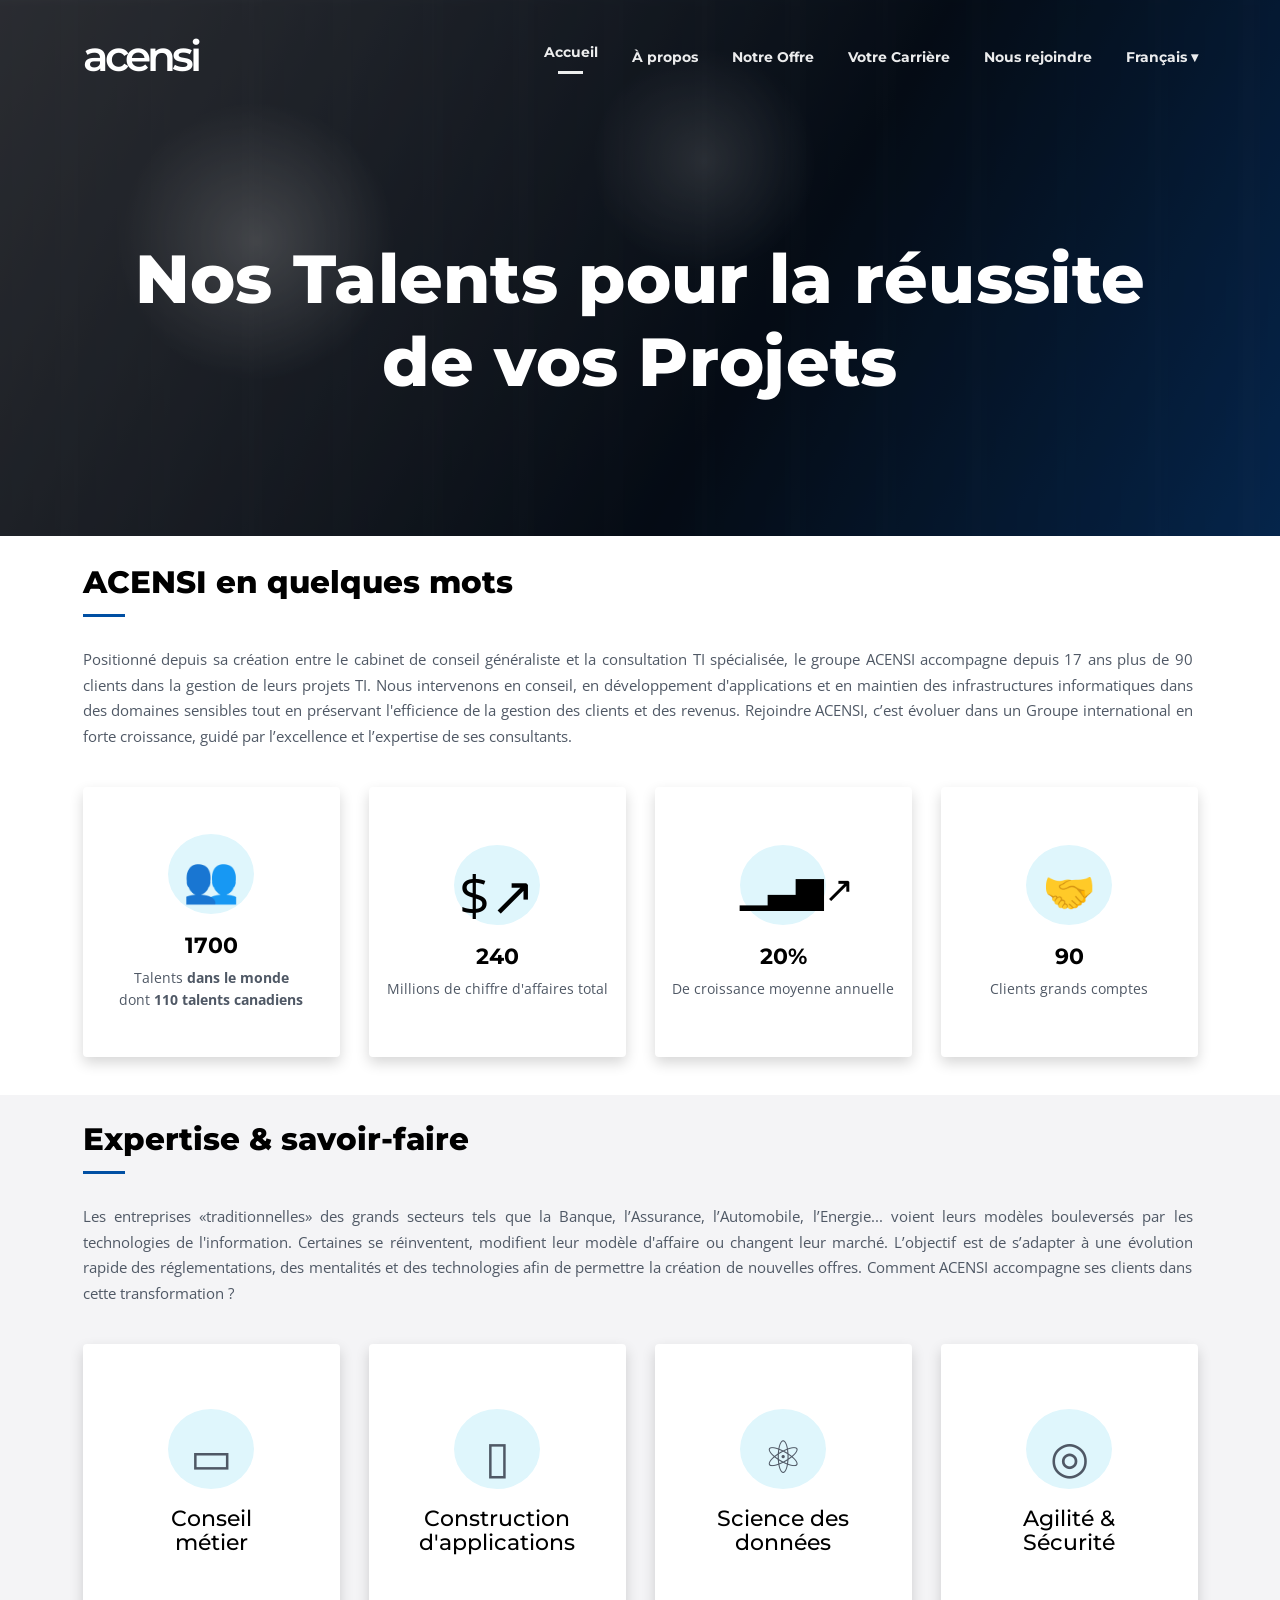
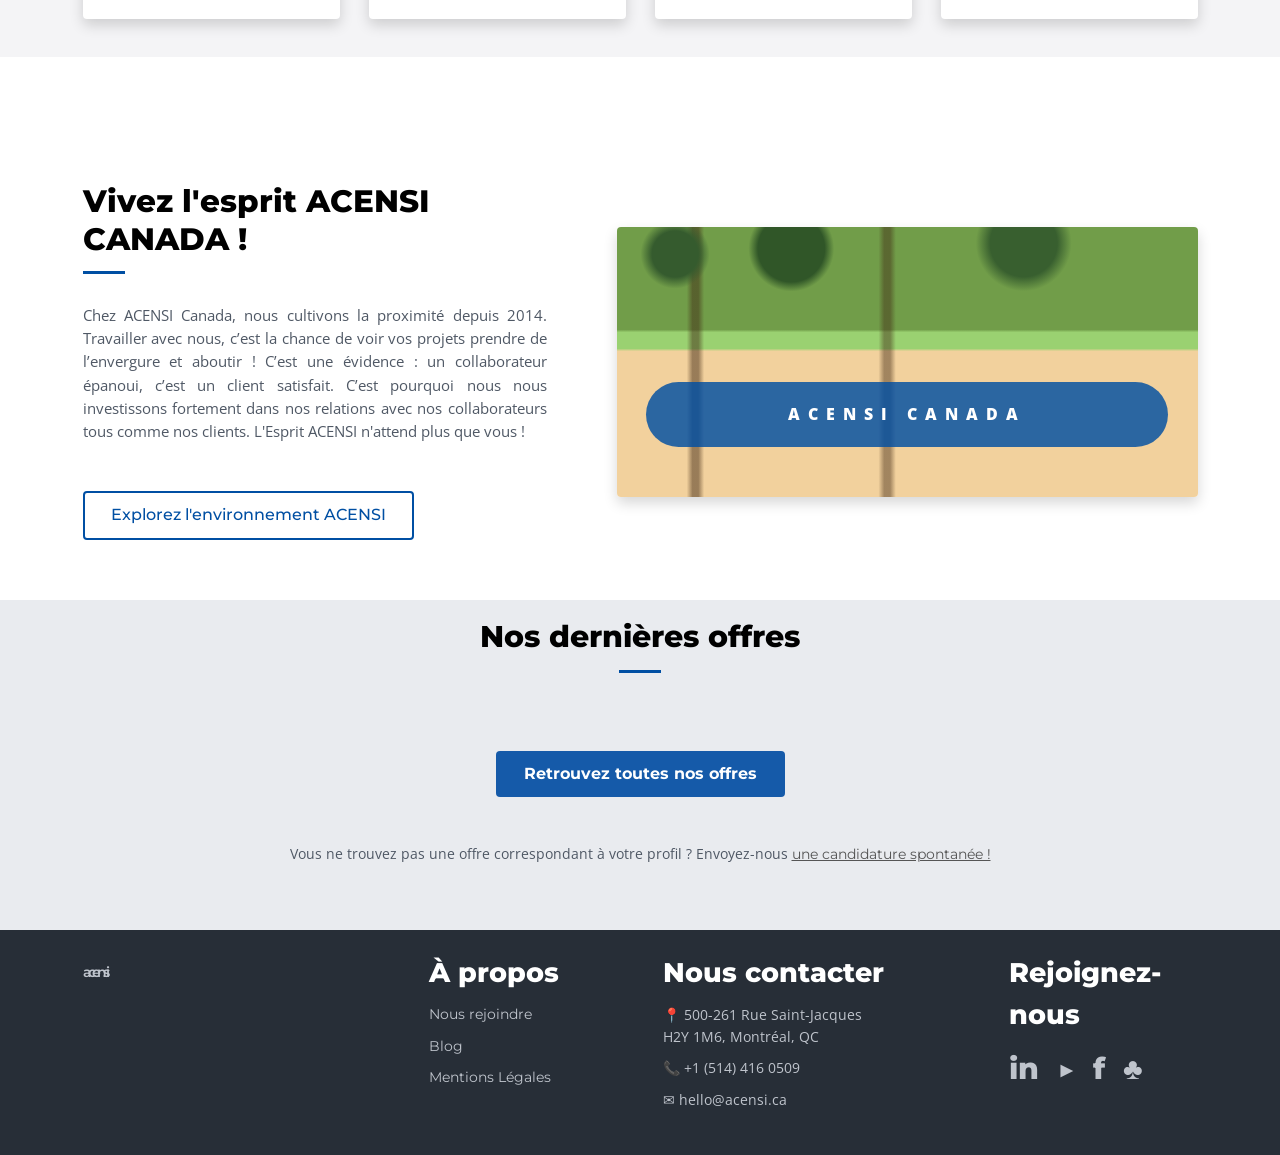
==== acensi_project/index.html @ 28d535cc "Add files via upload" ====
<!DOCTYPE html>
<html lang="fr">
<head>
  <meta charset="UTF-8" />
  <meta name="viewport" content="width=device-width, initial-scale=1.0" />
  <title>ACENSI Canada - Nos talents pour la réussite de vos projets</title>
  <link rel="preconnect" href="https://fonts.googleapis.com">
  <link rel="preconnect" href="https://fonts.gstatic.com" crossorigin>
  <link href="https://fonts.googleapis.com/css2?family=Montserrat:wght@500;600;700;800&family=Open+Sans:wght@400;600;700&display=swap" rel="stylesheet">
  <link rel="stylesheet" href="css/style.css" />
</head>
<body>
  <header class="hero" id="accueil">
    <nav class="navbar">
      <a href="#accueil" class="logo" aria-label="ACENSI">acensi</a>
      <button class="menu-toggle" aria-label="Ouvrir le menu"><span></span><span></span><span></span></button>
      <ul class="nav-links">
        <li><a class="active" href="#accueil">Accueil</a></li>
        <li><a href="#apropos">À propos</a></li>
        <li><a href="#offre">Notre Offre</a></li>
        <li><a href="#carriere">Votre Carrière</a></li>
        <li><a href="#contact">Nous rejoindre</a></li>
        <li><a href="#" class="lang">Français ▾</a></li>
      </ul>
    </nav>
    <div class="hero-overlay"></div>
    <div class="hero-content reveal">
      <h1>Nos Talents pour la réussite<br>de vos Projets</h1>
    </div>
  </header>

  <main>
    <section class="section white" id="apropos">
      <div class="container">
        <h2 class="section-title reveal">ACENSI en quelques mots</h2>
        <p class="intro reveal">Positionné depuis sa création entre le cabinet de conseil généraliste et la consultation TI spécialisée, le groupe ACENSI accompagne depuis 17 ans plus de 90 clients dans la gestion de leurs projets TI. Nous intervenons en conseil, en développement d'applications et en maintien des infrastructures informatiques dans des domaines sensibles tout en préservant l'efficience de la gestion des clients et des revenus. Rejoindre ACENSI, c’est évoluer dans un Groupe international en forte croissance, guidé par l’excellence et l’expertise de ses consultants.</p>

        <div class="stats-grid">
          <article class="stat-card reveal">
            <div class="icon-bubble people-icon"></div>
            <h3><span class="counter" data-target="1700">0</span></h3>
            <p>Talents <strong>dans le monde</strong><br>dont <strong>110 talents canadiens</strong></p>
          </article>
          <article class="stat-card reveal">
            <div class="icon-bubble money-icon"></div>
            <h3><span class="counter" data-target="240">0</span></h3>
            <p>Millions de chiffre d'affaires total</p>
          </article>
          <article class="stat-card reveal">
            <div class="icon-bubble chart-icon"></div>
            <h3><span class="counter" data-target="20">0</span>%</h3>
            <p>De croissance moyenne annuelle</p>
          </article>
          <article class="stat-card reveal">
            <div class="icon-bubble hand-icon"></div>
            <h3><span class="counter" data-target="90">0</span></h3>
            <p>Clients grands comptes</p>
          </article>
        </div>
      </div>
    </section>

    <section class="section grey" id="offre">
      <div class="container">
        <h2 class="section-title reveal">Expertise &amp; savoir-faire</h2>
        <p class="intro reveal">Les entreprises «traditionnelles» des grands secteurs tels que la Banque, l’Assurance, l’Automobile, l’Energie... voient leurs modèles bouleversés par les technologies de l'information. Certaines se réinventent, modifient leur modèle d'affaire ou changent leur marché. L’objectif est de s’adapter à une évolution rapide des réglementations, des mentalités et des technologies afin de permettre la création de nouvelles offres. Comment ACENSI accompagne ses clients dans cette transformation ?</p>

        <div class="expertise-grid">
          <article class="expert-card reveal"><div class="line-icon msg"></div><h3>Conseil<br>métier</h3></article>
          <article class="expert-card reveal"><div class="line-icon phone"></div><h3>Construction<br>d'applications</h3></article>
          <article class="expert-card reveal"><div class="line-icon data"></div><h3>Science des<br>données</h3></article>
          <article class="expert-card reveal"><div class="line-icon security"></div><h3>Agilité &amp;<br>Sécurité</h3></article>
        </div>
      </div>
    </section>

    <section class="spirit" id="carriere">
      <div class="container spirit-grid">
        <div class="spirit-text reveal">
          <h2 class="section-title">Vivez l'esprit ACENSI CANADA !</h2>
          <p>Chez ACENSI Canada, nous cultivons la proximité depuis 2014. Travailler avec nous, c’est la chance de voir vos projets prendre de l’envergure et aboutir ! C’est une évidence : un collaborateur épanoui, c’est un client satisfait. C’est pourquoi nous nous investissons fortement dans nos relations avec nos collaborateurs tous comme nos clients. L'Esprit ACENSI n'attend plus que vous !</p>
          <a class="outline-btn" href="#contact">Explorez l'environnement ACENSI</a>
        </div>
        <div class="team-photo reveal" role="img" aria-label="Photo de groupe ACENSI Canada">
          <div class="photo-sky"></div>
          <div class="photo-ground"></div>
          <div class="people-row">ACENSI CANADA</div>
        </div>
      </div>
    </section>

    <section class="jobs" id="contact">
      <div class="container centered reveal">
        <h2 class="jobs-title">Nos dernières offres</h2>
        <div class="short-line"></div>
        <a href="#" class="primary-btn pulse">Retrouvez toutes nos offres</a>
        <p>Vous ne trouvez pas une offre correspondant à votre profil ? Envoyez-nous <a href="mailto:hello@acensi.ca">une candidature spontanée !</a></p>
      </div>
    </section>
  </main>

  <footer class="footer">
    <div class="container footer-grid">
      <a href="#accueil" class="footer-logo">acensi</a>
      <div>
        <h3>À propos</h3>
        <a href="#contact">Nous rejoindre</a>
        <a href="#">Blog</a>
        <a href="#">Mentions Légales</a>
      </div>
      <div>
        <h3>Nous contacter</h3>
        <p>📍 500-261 Rue Saint-Jacques<br><span>H2Y 1M6, Montréal, QC</span></p>
        <p>📞 +1 (514) 416 0509</p>
        <p>✉ hello@acensi.ca</p>
      </div>
      <div>
        <h3>Rejoignez-nous</h3>
        <div class="socials"><a>in</a><a>▶</a><a>f</a><a>♣</a></div>
      </div>
    </div>
  </footer>

  <button id="topBtn" aria-label="Retour en haut">↑</button>
  <script src="js/script.js"></script>
</body>
</html>
---- acensi_project/css/style.css ----
:root{--blue:#004fa3;--blue2:#155aa9;--dark:#272e37;--text:#4f5865;--light:#f3f4f7;--white:#fff;--shadow:0 6px 14px rgba(0,0,0,.16)}*{box-sizing:border-box}html{scroll-behavior:smooth}body{margin:0;font-family:'Open Sans',Arial,sans-serif;color:var(--text);background:#fff;line-height:1.55}h1,h2,h3,a,.logo{font-family:'Montserrat',Arial,sans-serif}a{text-decoration:none}.container{width:min(1115px,calc(100% - 48px));margin:auto}.hero{position:relative;min-height:536px;color:white;overflow:hidden;background:radial-gradient(circle at 20% 45%,rgba(255,255,255,.35),transparent 13%),radial-gradient(circle at 55% 30%,rgba(255,255,255,.20),transparent 14%),linear-gradient(120deg,#555963 0%,#081322 60%,#08366e 100%)}.hero:before{content:"";position:absolute;inset:0;background:linear-gradient(90deg,rgba(0,0,0,.35),rgba(0,0,0,.1)),repeating-linear-gradient(90deg,transparent 0 85px,rgba(255,255,255,.05) 86px 88px);filter:blur(6px);transform:scale(1.03)}.hero-overlay{position:absolute;inset:0;background:rgba(0,0,0,.24)}.navbar{position:relative;z-index:4;display:flex;align-items:center;justify-content:space-between;width:min(1115px,calc(100% - 48px));margin:auto;padding:24px 0}.logo,.footer-logo{font-size:42px;font-weight:600;letter-spacing:-4px;color:#fff}.nav-links{display:flex;gap:34px;list-style:none;margin:0;padding:0;align-items:center}.nav-links a{color:white;font-weight:700;font-size:14px;opacity:.92}.nav-links a.active:after{content:"";display:block;width:25px;height:3px;background:white;margin:7px auto 0}.menu-toggle{display:none;background:none;border:0}.menu-toggle span{display:block;width:28px;height:3px;background:white;margin:5px}.hero-content{position:relative;z-index:2;text-align:center;margin-top:125px}.hero h1{font-size:68px;line-height:1.22;margin:0;font-weight:800;letter-spacing:.3px}.section{padding:28px 0 38px}.white{background:#fff}.grey{background:#f4f4f6;padding-top:26px}.section-title{color:#000;font-size:31px;line-height:1.2;margin:0 0 30px;font-weight:800}.section-title:after,.short-line{content:"";display:block;width:42px;height:3px;background:var(--blue);margin-top:13px}.intro{font-size:15px;line-height:1.7;margin:0 0 38px;max-width:1110px;text-align:justify}.stats-grid,.expertise-grid{display:grid;grid-template-columns:repeat(4,1fr);gap:29px}.stat-card,.expert-card{height:270px;background:white;border-radius:4px;box-shadow:var(--shadow);display:flex;flex-direction:column;align-items:center;justify-content:center;text-align:center;transition:.35s ease;position:relative;overflow:hidden}.stat-card:hover,.expert-card:hover{transform:translateY(-10px);box-shadow:0 14px 25px rgba(0,0,0,.2)}.stat-card:before,.expert-card:before{content:"";position:absolute;inset:auto 0 0;height:4px;background:var(--blue);transform:scaleX(0);transition:.35s}.stat-card:hover:before,.expert-card:hover:before{transform:scaleX(1)}.stat-card h3{font-size:22px;margin:7px 0 4px;color:#000}.stat-card p{font-size:14px;margin:0 10px}.icon-bubble,.line-icon{width:86px;height:80px;margin-bottom:8px;background:#dff6fc;border-radius:50%;position:relative}.people-icon:after{content:"👥";font-size:45px}.money-icon:after{content:"$↗";font-size:54px}.chart-icon:after{content:"▁▃▆↗";font-size:36px}.hand-icon:after{content:"🤝";font-size:42px}.icon-bubble:after{position:absolute;inset:8px 0 0;display:grid;place-items:center;color:#000}.expert-card{height:275px}.expert-card h3{font-size:22px;line-height:1.1;color:#000;margin:10px 0 0;font-weight:500}.line-icon:after{position:absolute;inset:12px 0 0;display:grid;place-items:center;font-size:45px}.msg:after{content:"▭"}.phone:after{content:"▯"}.data:after{content:"⚛"}.security:after{content:"◎"}.spirit{padding:126px 0 60px;background:white}.spirit-grid{display:grid;grid-template-columns:1fr 1.25fr;gap:70px;align-items:center}.spirit p{font-size:15px;text-align:justify;margin-bottom:48px}.outline-btn{display:inline-block;border:2px solid var(--blue);color:var(--blue);padding:10px 26px;border-radius:4px;font-weight:500;transition:.3s}.outline-btn:hover{background:var(--blue);color:white}.team-photo{height:270px;border-radius:4px;box-shadow:var(--shadow);overflow:hidden;position:relative;background:linear-gradient(#719d49 0 38%,#9ad171 39% 45%,#f2d19d 46% 100%)}.team-photo:before{content:"";position:absolute;inset:0;background:radial-gradient(circle at 10% 10%,#355b2e 0 4%,transparent 6%),radial-gradient(circle at 30% 8%,#305628 0 7%,transparent 9%),radial-gradient(circle at 70% 6%,#385f2f 0 7%,transparent 10%),linear-gradient(90deg,transparent 0 12%,rgba(64,40,20,.5) 13% 14%,transparent 15% 45%,rgba(64,40,20,.45) 46% 47%,transparent 48%)}.people-row{position:absolute;left:5%;right:5%;bottom:50px;text-align:center;color:white;background:rgba(0,79,163,.82);border-radius:35px;padding:20px;font-weight:800;letter-spacing:8px}.jobs{background:#e9ebef;padding:14px 0 50px;text-align:center}.jobs-title{font-size:30px;color:#000;margin:0;font-weight:800}.short-line{margin:9px auto 78px}.primary-btn{display:inline-block;background:var(--blue2);color:white;padding:11px 28px;border-radius:4px;font-weight:700;margin-bottom:32px}.primary-btn:hover{background:#0a4385}.jobs p{font-size:14px}.jobs a:not(.primary-btn){color:#555;text-decoration:underline}.footer{background:var(--dark);padding:22px 0 34px;color:#bfc4cc}.footer-grid{display:grid;grid-template-columns:1.6fr 1fr 1.6fr 1fr;gap:45px;align-items:start}.footer h3{color:white;font-size:27px;margin:0 0 10px;font-weight:800}.footer a,.footer p{display:block;color:#bfc4cc;margin:10px 0;font-size:14px}.footer-logo{margin-top:55px}.socials{display:flex;gap:18px}.socials a{font-size:30px;font-weight:800;margin:0}#topBtn{position:fixed;right:22px;bottom:22px;width:44px;height:44px;border:0;border-radius:50%;background:var(--blue);color:white;font-size:22px;cursor:pointer;opacity:0;pointer-events:none;transition:.3s;box-shadow:var(--shadow)}#topBtn.show{opacity:1;pointer-events:auto}.reveal{opacity:0;transform:translateY(35px);transition:opacity .75s ease,transform .75s ease}.reveal.show{opacity:1;transform:none}.pulse{animation:pulse 2s infinite}@keyframes pulse{0%,100%{box-shadow:0 0 0 0 rgba(21,90,169,.4)}50%{box-shadow:0 0 0 14px rgba(21,90,169,0)}}@media(max-width:900px){.hero h1{font-size:44px}.nav-links{position:absolute;top:76px;right:0;left:0;background:rgba(39,46,55,.98);flex-direction:column;padding:24px;gap:18px;display:none}.nav-links.open{display:flex}.menu-toggle{display:block}.stats-grid,.expertise-grid,.spirit-grid,.footer-grid{grid-template-columns:1fr 1fr}.spirit{padding-top:70px}}@media(max-width:580px){.container,.navbar{width:calc(100% - 28px)}.hero{min-height:430px}.hero h1{font-size:34px}.stats-grid,.expertise-grid,.spirit-grid,.footer-grid{grid-template-columns:1fr}.section-title,.jobs-title{font-size:26px}.footer-logo{margin-top:0}}
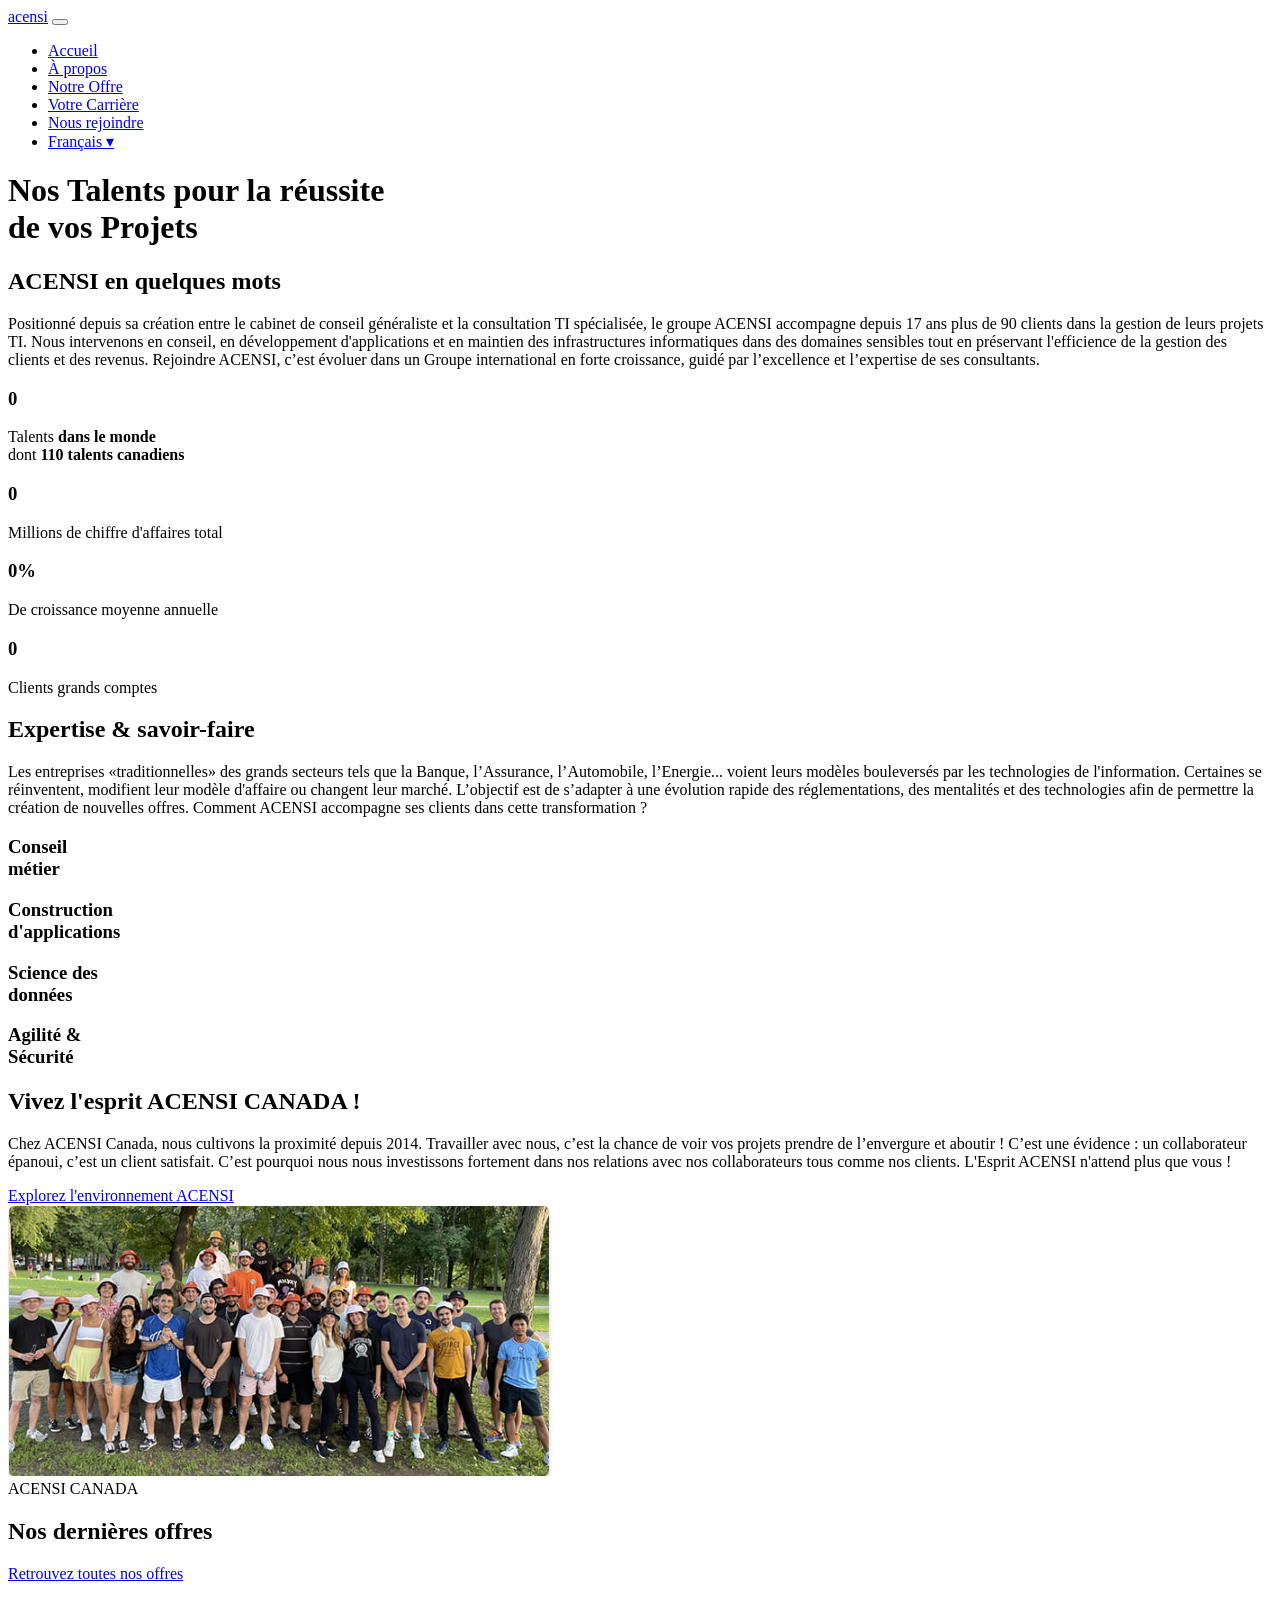
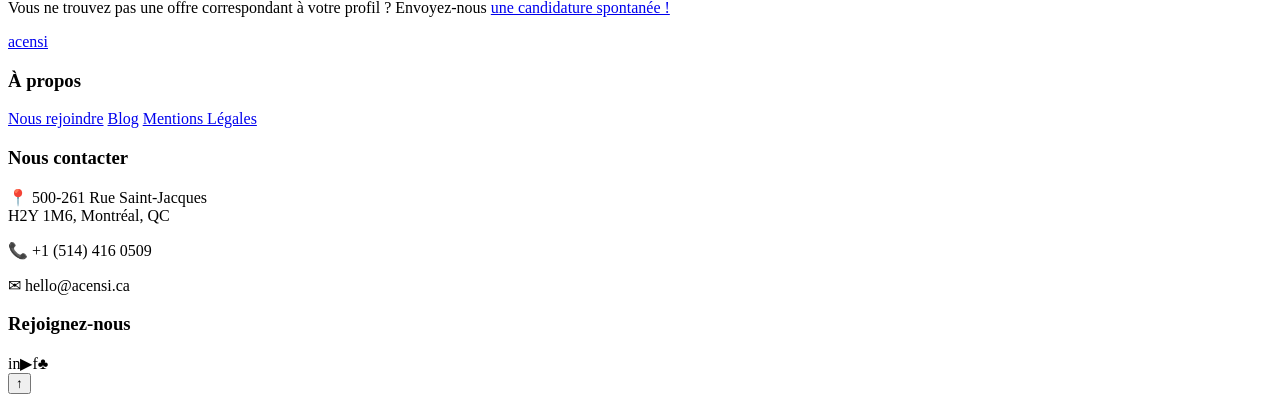
==== commit 1c4ebacf: "Update index.html" ====
--- a/acensi_project/index.html
+++ b/acensi_project/index.html
@@ -7,7 +7,7 @@
   <link rel="preconnect" href="https://fonts.googleapis.com">
   <link rel="preconnect" href="https://fonts.gstatic.com" crossorigin>
   <link href="https://fonts.googleapis.com/css2?family=Montserrat:wght@500;600;700;800&family=Open+Sans:wght@400;600;700&display=swap" rel="stylesheet">
-  <link rel="stylesheet" href="css/style.css" />
+  <link rel="stylesheet" href="projet accensi/css/style.css" />
 </head>
 <body>
   <header class="hero" id="accueil">
@@ -81,10 +81,10 @@
           <p>Chez ACENSI Canada, nous cultivons la proximité depuis 2014. Travailler avec nous, c’est la chance de voir vos projets prendre de l’envergure et aboutir ! C’est une évidence : un collaborateur épanoui, c’est un client satisfait. C’est pourquoi nous nous investissons fortement dans nos relations avec nos collaborateurs tous comme nos clients. L'Esprit ACENSI n'attend plus que vous !</p>
           <a class="outline-btn" href="#contact">Explorez l'environnement ACENSI</a>
         </div>
-        <div class="team-photo reveal" role="img" aria-label="Photo de groupe ACENSI Canada">
-          <div class="photo-sky"></div>
-          <div class="photo-ground"></div>
+        <div class="team-photo reveal">
+          <img src="images/profil.png" alt="Photo équipe ACENSI Canada">
           <div class="people-row">ACENSI CANADA</div>
+        </div>
         </div>
       </div>
     </section>
@@ -122,6 +122,6 @@
   </footer>
 
   <button id="topBtn" aria-label="Retour en haut">↑</button>
-  <script src="js/script.js"></script>
+  <script src="projet accensi/js/script.js"></script>
 </body>
 </html>
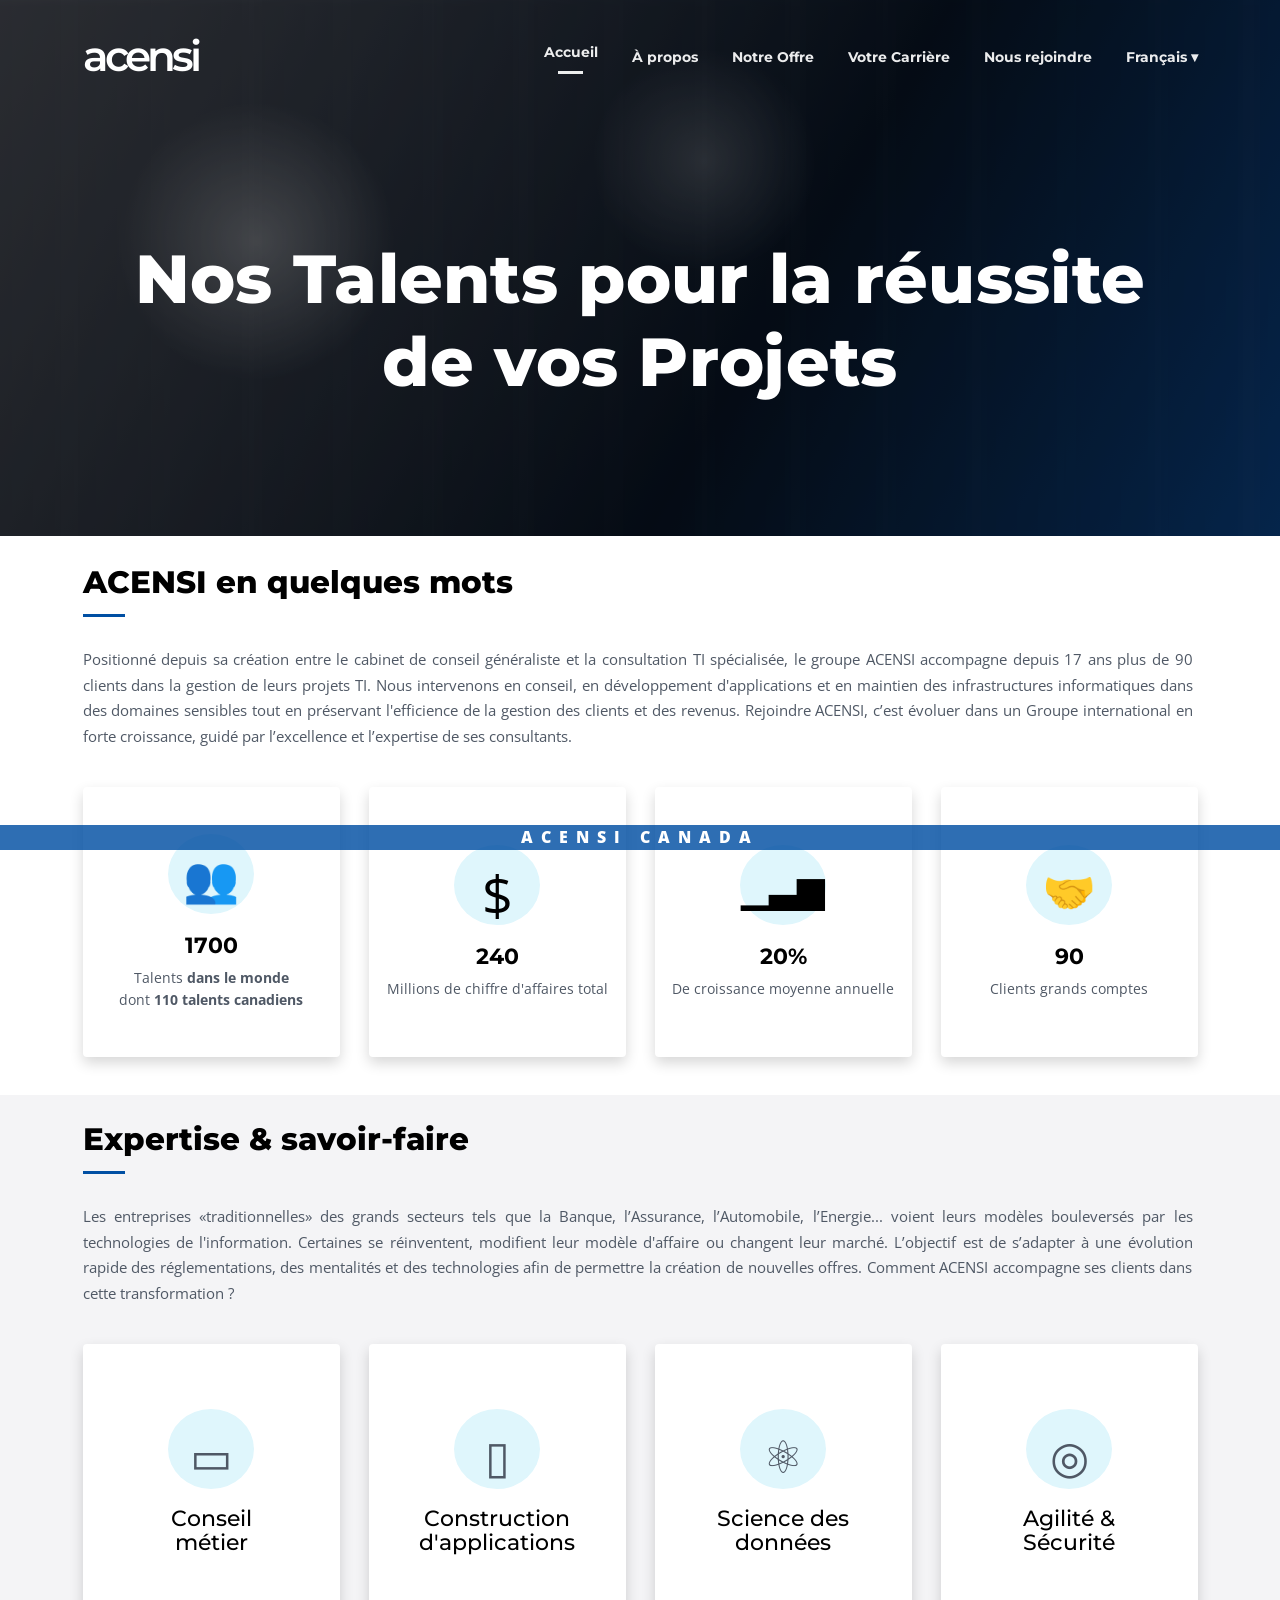
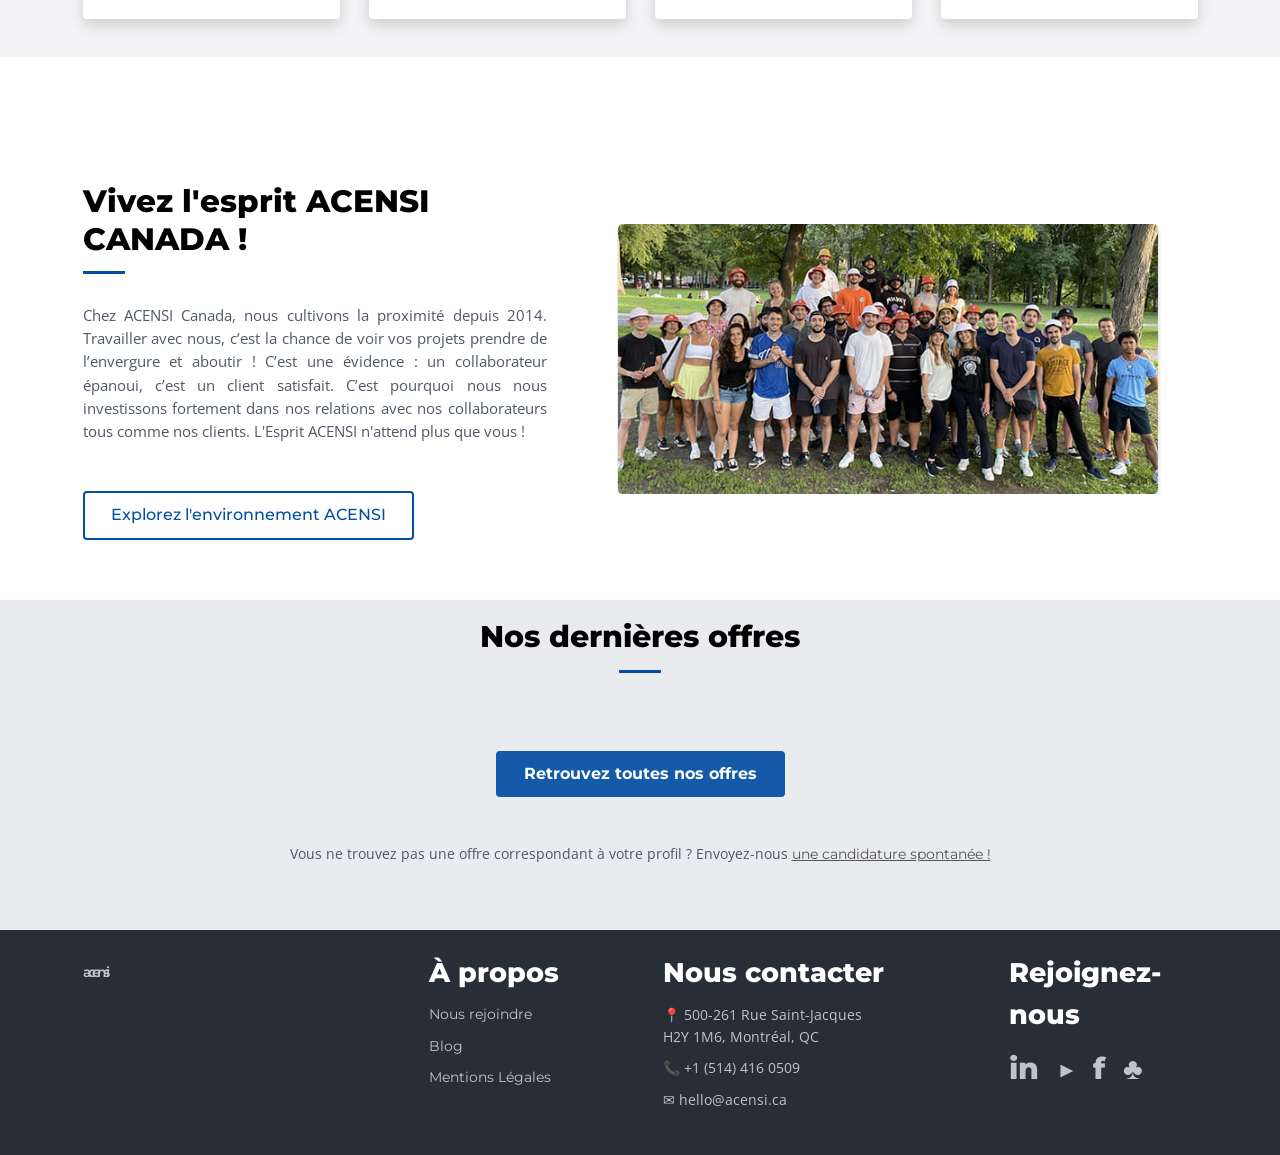
==== commit d717130e: "Update index.html" ====
--- a/acensi_project/index.html
+++ b/acensi_project/index.html
@@ -7,7 +7,7 @@
   <link rel="preconnect" href="https://fonts.googleapis.com">
   <link rel="preconnect" href="https://fonts.gstatic.com" crossorigin>
   <link href="https://fonts.googleapis.com/css2?family=Montserrat:wght@500;600;700;800&family=Open+Sans:wght@400;600;700&display=swap" rel="stylesheet">
-  <link rel="stylesheet" href="projet accensi/css/style.css" />
+  <link rel="stylesheet" href="css/style.css" />
 </head>
 <body>
   <header class="hero" id="accueil">
@@ -122,6 +122,6 @@
   </footer>
 
   <button id="topBtn" aria-label="Retour en haut">↑</button>
-  <script src="projet accensi/js/script.js"></script>
+  <script src="js/script.js"></script>
 </body>
 </html>
--- a/acensi_project/css/style.css
+++ b/acensi_project/css/style.css
@@ -0,0 +1,995 @@
+/* Variables globales du site */
+:root {
+  --blue: #004fa3;
+  --blue2: #155aa9;
+  --dark: #272e37;
+  --text: #4f5865;
+  --light: #f3f4f7;
+  --white: #fff;
+  --shadow: 0 6px 14px rgba(0, 0, 0, .16);
+}
+
+/* Reset général */
+* {
+  box-sizing: border-box;
+}
+
+/* Scroll fluide */
+html {
+  scroll-behavior: smooth;
+}
+
+/* Style global du body */
+body {
+  margin: 0;
+  font-family: 'Open Sans', Arial, sans-serif;
+  color: var(--text);
+  background: #fff;
+  line-height: 1.55;
+}
+
+/* Police des titres, liens et logo */
+h1,
+h2,
+h3,
+a,
+.logo {
+  font-family: 'Montserrat', Arial, sans-serif;
+}
+
+/* Style des liens */
+a {
+  text-decoration: none;
+}
+
+/* Conteneur principal */
+.container {
+  width: min(1115px, calc(100% - 48px));
+  margin: auto;
+}
+
+/* Section hero */
+.hero {
+  position: relative;
+  min-height: 536px;
+  color: white;
+  overflow: hidden;
+  background: radial-gradient(circle at 20% 45%, rgba(255, 255, 255, .35), transparent 13%),
+    radial-gradient(circle at 55% 30%, rgba(255, 255, 255, .20), transparent 14%),
+    linear-gradient(120deg, #555963 0%, #081322 60%, #08366e 100%);
+}
+
+/* Effet visuel du hero */
+.hero:before {
+  content: "";
+  position: absolute;
+  inset: 0;
+  background: linear-gradient(90deg, rgba(0, 0, 0, .35), rgba(0, 0, 0, .1)),
+    repeating-linear-gradient(90deg, transparent 0 85px, rgba(255, 255, 255, .05) 86px 88px);
+  filter: blur(6px);
+  transform: scale(1.03);
+}
+
+/* Overlay sombre du hero */
+.hero-overlay {
+  position: absolute;
+  inset: 0;
+  background: rgba(0, 0, 0, .24);
+}
+
+/* Barre de navigation */
+.navbar {
+  position: relative;
+  z-index: 4;
+  display: flex;
+  align-items: center;
+  justify-content: space-between;
+  width: min(1115px, calc(100% - 48px));
+  margin: auto;
+  padding: 24px 0;
+}
+
+/* Logo */
+.logo,
+.footer-logo {
+  font-size: 42px;
+  font-weight: 600;
+  letter-spacing: -4px;
+  color: #fff;
+}
+
+/* Liens de navigation */
+.nav-links {
+  display: flex;
+  gap: 34px;
+  list-style: none;
+  margin: 0;
+  padding: 0;
+  align-items: center;
+}
+
+/* Style des liens du menu */
+.nav-links a {
+  color: white;
+  font-weight: 700;
+  font-size: 14px;
+  opacity: .92;
+}
+
+/* Lien actif du menu */
+.nav-links a.active:after {
+  content: "";
+  display: block;
+  width: 25px;
+  height: 3px;
+  background: white;
+  margin: 7px auto 0;
+}
+
+/* Bouton menu mobile */
+.menu-toggle {
+  display: none;
+  background: none;
+  border: 0;
+}
+
+/* Barres du menu burger */
+.menu-toggle span {
+  display: block;
+  width: 28px;
+  height: 3px;
+  background: white;
+  margin: 5px;
+}
+
+/* Contenu du hero */
+.hero-content {
+  position: relative;
+  z-index: 2;
+  text-align: center;
+  margin-top: 125px;
+}
+
+/* Titre principal */
+.hero h1 {
+  font-size: 68px;
+  line-height: 1.22;
+  margin: 0;
+  font-weight: 800;
+  letter-spacing: .3px;
+}
+
+/* Sections générales */
+.section {
+  padding: 28px 0 38px;
+}
+
+/* Section blanche */
+.white {
+  background: #fff;
+}
+
+/* Section grise */
+.grey {
+  background: #f4f4f6;
+  padding-top: 26px;
+}
+
+/* Titres de section */
+.section-title {
+  color: #000;
+  font-size: 31px;
+  line-height: 1.2;
+  margin: 0 0 30px;
+  font-weight: 800;
+}
+
+/* Ligne décorative sous les titres */
+.section-title:after,
+.short-line {
+  content: "";
+  display: block;
+  width: 42px;
+  height: 3px;
+  background: var(--blue);
+  margin-top: 13px;
+}
+
+/* Texte d’introduction */
+.intro {
+  font-size: 15px;
+  line-height: 1.7;
+  margin: 0 0 38px;
+  max-width: 1110px;
+  text-align: justify;
+}
+
+/* Grilles des cartes */
+.stats-grid,
+.expertise-grid {
+  display: grid;
+  grid-template-columns: repeat(4, 1fr);
+  gap: 29px;
+}
+
+/* Cartes statistiques et expertises */
+.stat-card,
+.expert-card {
+  height: 270px;
+  background: white;
+  border-radius: 4px;
+  box-shadow: var(--shadow);
+  display: flex;
+  flex-direction: column;
+  align-items: center;
+  justify-content: center;
+  text-align: center;
+  transition: .35s ease;
+  position: relative;
+  overflow: hidden;
+}
+
+/* Effet hover des cartes */
+.stat-card:hover,
+.expert-card:hover {
+  transform: translateY(-10px);
+  box-shadow: 0 14px 25px rgba(0, 0, 0, .2);
+}
+
+/* Barre animée des cartes */
+.stat-card:before,
+.expert-card:before {
+  content: "";
+  position: absolute;
+  inset: auto 0 0;
+  height: 4px;
+  background: var(--blue);
+  transform: scaleX(0);
+  transition: .35s;
+}
+
+/* Affichage de la barre au survol */
+.stat-card:hover:before,
+.expert-card:hover:before {
+  transform: scaleX(1);
+}
+
+/* Titre des cartes statistiques */
+.stat-card h3 {
+  font-size: 22px;
+  margin: 7px 0 4px;
+  color: #000;
+}
+
+/* Texte des cartes statistiques */
+.stat-card p {
+  font-size: 14px;
+  margin: 0 10px;
+}
+
+/* Bulles d’icônes */
+.icon-bubble,
+.line-icon {
+  width: 86px;
+  height: 80px;
+  margin-bottom: 8px;
+  background: #dff6fc;
+  border-radius: 50%;
+  position: relative;
+}
+
+/* Icônes statistiques */
+.people-icon:after {
+  content: "👥";
+  font-size: 45px;
+}
+
+.money-icon:after {
+  content: "$";
+  font-size: 54px;
+  align-items: center;
+  justify-content: center;
+}
+
+.chart-icon:after {
+  content: "▁▃▆";
+  font-size: 36px;
+  align-items: center;
+  justify-content: center;
+}
+
+.hand-icon:after {
+  content: "🤝";
+  font-size: 42px;
+}
+
+/* Positionnement des icônes */
+.icon-bubble:after {
+  position: absolute;
+  inset: 8px 0 0;
+  display: grid;
+  place-items: center;
+  color: #000;
+}
+
+/* Cartes expertises */
+.expert-card {
+  height: 275px;
+}
+
+/* Titre des cartes expertises */
+.expert-card h3 {
+  font-size: 22px;
+  line-height: 1.1;
+  color: #000;
+  margin: 10px 0 0;
+  font-weight: 500;
+}
+
+/* Icônes expertises */
+.line-icon:after {
+  position: absolute;
+  inset: 12px 0 0;
+  display: grid;
+  place-items: center;
+  font-size: 45px;
+}
+
+.msg:after {
+  content: "▭";
+}
+
+.phone:after {
+  content: "▯";
+}
+
+.data:after {
+  content: "⚛";
+}
+
+.security:after {
+  content: "◎";
+}
+
+/* Section esprit / carrière */
+.spirit {
+  padding: 126px 0 60px;
+  background: white;
+}
+
+/* Grille de la section spirit */
+.spirit-grid {
+  display: grid;
+  grid-template-columns: 1fr 1.25fr;
+  gap: 70px;
+  align-items: center;
+}
+
+/* Texte de la section spirit */
+.spirit p {
+  font-size: 15px;
+  text-align: justify;
+  margin-bottom: 48px;
+}
+
+/* Bouton secondaire */
+.outline-btn {
+  display: inline-block;
+  border: 2px solid var(--blue);
+  color: var(--blue);
+  padding: 10px 26px;
+  border-radius: 4px;
+  font-weight: 500;
+  transition: .3s;
+}
+
+/* Hover du bouton secondaire */
+.outline-btn:hover {
+  background: var(--blue);
+  color: white;
+}
+
+
+
+/* Bandeau sur l’image équipe */
+.people-row {
+  position: absolute;
+  left: 0%;
+  right: 0%;
+  bottom: 50px;
+  text-align: center;
+  color: white;
+  background: rgba(0, 79, 163, .82);
+ 
+  font-weight: 800;
+  object-position: left center;
+  letter-spacing: 8px;
+}
+
+/* Section jobs / contact */
+.jobs {
+  background: #e9ebef;
+  padding: 14px 0 50px;
+  text-align: center;
+}
+
+/* Titre jobs */
+.jobs-title {
+  font-size: 30px;
+  color: #000;
+  margin: 0;
+  font-weight: 800;
+}
+
+/* Ligne courte centrée */
+.short-line {
+  margin: 9px auto 78px;
+}
+
+/* Bouton principal */
+.primary-btn {
+  display: inline-block;
+  background: var(--blue2);
+  color: white;
+  padding: 11px 28px;
+  border-radius: 4px;
+  font-weight: 700;
+  margin-bottom: 32px;
+}
+
+/* Hover bouton principal */
+.primary-btn:hover {
+  background: #0a4385;
+}
+
+/* Texte jobs */
+.jobs p {
+  font-size: 14px;
+}
+
+/* Liens dans jobs */
+.jobs a:not(.primary-btn) {
+  color: #555;
+  text-decoration: underline;
+}
+
+/* Footer */
+.footer {
+  background: var(--dark);
+  padding: 22px 0 34px;
+  color: #bfc4cc;
+}
+
+/* Grille footer */
+.footer-grid {
+  display: grid;
+  grid-template-columns: 1.6fr 1fr 1.6fr 1fr;
+  gap: 45px;
+  align-items: start;
+}
+
+/* Titres footer */
+.footer h3 {
+  color: white;
+  font-size: 27px;
+  margin: 0 0 10px;
+  font-weight: 800;
+}
+
+/* Textes et liens footer */
+.footer a,
+.footer p {
+  display: block;
+  color: #bfc4cc;
+  margin: 10px 0;
+  font-size: 14px;
+}
+
+/* Logo footer */
+.footer-logo {
+  margin-top: 55px;
+}
+
+/* Réseaux sociaux */
+.socials {
+  display: flex;
+  gap: 18px;
+}
+
+/* Icônes réseaux sociaux */
+.socials a {
+  font-size: 30px;
+  font-weight: 800;
+  margin: 0;
+}
+
+/* Bouton retour en haut */
+#topBtn {
+  position: fixed;
+  right: 22px;
+  bottom: 22px;
+  width: 44px;
+  height: 44px;
+  border: 0;
+  border-radius: 50%;
+  background: var(--blue);
+  color: white;
+  font-size: 22px;
+  cursor: pointer;
+  opacity: 0;
+  pointer-events: none;
+  transition: .3s;
+  box-shadow: var(--shadow);
+}
+
+/* Affichage du bouton retour en haut */
+#topBtn.show {
+  opacity: 1;
+  pointer-events: auto;
+}
+
+/* Animation d’apparition */
+.reveal {
+  opacity: 0;
+  transform: translateY(35px);
+  transition: opacity .75s ease, transform .75s ease;
+}
+
+/* État visible de l’animation */
+.reveal.show {
+  opacity: 1;
+  transform: none;
+}
+
+/* Animation pulse */
+.pulse {
+  animation: pulse 2s infinite;
+}
+
+/* Keyframes pulse */
+@keyframes pulse {
+  0%,
+  100% {
+    box-shadow: 0 0 0 0 rgba(21, 90, 169, .4);
+  }
+
+  50% {
+    box-shadow: 0 0 0 14px rgba(21, 90, 169, 0);
+  }
+}
+
+/* Responsive tablette */
+@media (max-width: 900px) {
+  .hero h1 {
+    font-size: 44px;
+  }
+
+  .nav-links {
+    position: absolute;
+    top: 76px;
+    right: 0;
+    left: 0;
+    background: rgba(39, 46, 55, .98);
+    flex-direction: column;
+    padding: 24px;
+    gap: 18px;
+    display: none;
+  }
+
+  .nav-links.open {
+    display: flex;
+  }
+
+  .menu-toggle {
+    display: block;
+  }
+
+  .stats-grid,
+  .expertise-grid,
+  .spirit-grid,
+  .footer-grid {
+    grid-template-columns: 1fr 1fr;
+  }
+
+  .spirit {
+    padding-top: 70px;
+  }
+}
+
+/* Responsive petit écran */
+@media (max-width: 580px) {
+  .container,
+  .navbar {
+    width: calc(100% - 28px);
+  }
+
+  .hero {
+    min-height: 430px;
+  }
+
+  .hero h1 {
+    font-size: 34px;
+  }
+
+  .stats-grid,
+  .expertise-grid,
+  .spirit-grid,
+  .footer-grid {
+    grid-template-columns: 1fr;
+  }
+
+  .section-title,
+  .jobs-title {
+    font-size: 26px;
+  }
+
+  .footer-logo {
+    margin-top: 0;
+  }
+}
+
+/* Correctifs responsive mobile — conservation du design desktop */
+@media (max-width: 768px) {
+  body {
+    overflow-x: hidden;
+  }
+
+  .container,
+  .navbar {
+    width: calc(100% - 32px);
+  }
+
+  .navbar {
+    padding: 18px 0;
+  }
+
+  .logo,
+  .footer-logo {
+    font-size: 38px;
+    line-height: 1;
+  }
+
+  .nav-links {
+    top: 68px;
+    border-radius: 0 0 10px 10px;
+    box-shadow: 0 12px 25px rgba(0, 0, 0, .25);
+  }
+
+  .nav-links a {
+    font-size: 15px;
+  }
+
+  .hero {
+    min-height: 520px;
+    display: flex;
+    flex-direction: column;
+  }
+
+  .hero-content {
+    margin: 0;
+    padding: 135px 16px 90px;
+    display: flex;
+    align-items: center;
+    justify-content: center;
+    flex: 1;
+  }
+
+  .hero h1 {
+    font-size: clamp(34px, 9vw, 48px);
+    line-height: 1.18;
+    max-width: 720px;
+  }
+
+  .section {
+    padding: 42px 0 46px;
+  }
+
+  .grey {
+    padding-top: 42px;
+  }
+
+  .section-title {
+    font-size: clamp(26px, 7vw, 32px);
+    margin-bottom: 26px;
+  }
+
+  .intro {
+    font-size: 15px;
+    text-align: left;
+    margin-bottom: 30px;
+    line-height: 1.75;
+  }
+
+  .stats-grid,
+  .expertise-grid {
+    grid-template-columns: repeat(2, minmax(0, 1fr));
+    gap: 18px;
+  }
+
+  .stat-card,
+  .expert-card {
+    height: 235px;
+    padding: 18px 14px;
+  }
+
+  .icon-bubble,
+  .line-icon {
+    width: 74px;
+    height: 70px;
+  }
+
+  .stat-card h3 {
+    font-size: 21px;
+  }
+
+  .stat-card p {
+    font-size: 13.5px;
+  }
+
+  .expert-card h3 {
+    font-size: 20px;
+  }
+
+  .spirit {
+    padding: 64px 0 48px;
+  }
+
+  .spirit-grid {
+    grid-template-columns: 1fr;
+    gap: 34px;
+  }
+
+  .spirit p {
+    text-align: left;
+    margin-bottom: 30px;
+  }
+
+  .outline-btn,
+  .primary-btn {
+    width: 100%;
+    max-width: 360px;
+    text-align: center;
+  }
+
+  .team-photo {
+    height: 245px;
+    width: 100%;
+  }
+
+  .jobs {
+    padding: 38px 0 44px;
+  }
+
+  .short-line {
+    margin-bottom: 44px;
+  }
+
+  .footer {
+    padding: 38px 0;
+  }
+
+  .footer-grid {
+    grid-template-columns: 1fr 1fr;
+    gap: 26px 30px;
+  }
+
+  .footer-logo {
+    margin-top: 0;
+  }
+
+  .footer h3 {
+    font-size: 23px;
+  }
+
+  .socials {
+    flex-wrap: wrap;
+  }
+}
+
+/* Responsive mobile */
+@media (max-width: 480px) {
+  .container,
+  .navbar {
+    width: calc(100% - 24px);
+  }
+
+  .navbar {
+    padding: 16px 0;
+  }
+
+  .logo,
+  .footer-logo {
+    font-size: 34px;
+    letter-spacing: -3px;
+  }
+
+  .menu-toggle {
+    padding: 4px 0;
+  }
+
+  .menu-toggle span {
+    width: 26px;
+    height: 3px;
+    margin: 4px 0;
+  }
+
+  .nav-links {
+    top: 62px;
+    padding: 22px 18px;
+    gap: 16px;
+  }
+
+  .hero {
+    min-height: 470px;
+  }
+
+  .hero-content {
+    padding: 105px 10px 70px;
+  }
+
+  .hero h1 {
+    font-size: 32px;
+    line-height: 1.22;
+  }
+
+  .section {
+    padding: 36px 0 40px;
+  }
+
+  .section-title {
+    font-size: 25px;
+    margin-bottom: 22px;
+  }
+
+  .section-title:after,
+  .short-line {
+    width: 40px;
+    height: 3px;
+  }
+
+  .intro {
+    font-size: 14px;
+    line-height: 1.75;
+    margin-bottom: 26px;
+  }
+
+  .stats-grid,
+  .expertise-grid {
+    grid-template-columns: 1fr;
+    gap: 20px;
+  }
+
+  .stat-card,
+  .expert-card {
+    height: auto;
+    min-height: 210px;
+    padding: 34px 18px;
+  }
+
+  .icon-bubble,
+  .line-icon {
+    width: 76px;
+    height: 72px;
+    margin-bottom: 10px;
+  }
+
+  .people-icon:after {
+    font-size: 40px;
+  }
+
+  .money-icon:after {
+    font-size: 48px;
+  }
+
+  .chart-icon:after {
+    font-size: 32px;
+  }
+
+  .hand-icon:after {
+    font-size: 38px;
+  }
+
+  .line-icon:after {
+    font-size: 40px;
+  }
+
+  .stat-card h3 {
+    font-size: 22px;
+  }
+
+  .expert-card h3 {
+    font-size: 22px;
+  }
+
+  .spirit {
+    padding: 52px 0 42px;
+  }
+
+  .spirit-grid {
+    gap: 28px;
+  }
+
+  .spirit p {
+    font-size: 14px;
+    line-height: 1.75;
+    margin-bottom: 26px;
+  }
+
+  .outline-btn,
+  .primary-btn {
+    max-width: none;
+    padding: 11px 18px;
+    font-size: 15px;
+  }
+
+  .team-photo {
+    height: 210px;
+  }
+
+  .people-row {
+    left: 8%;
+    right: 8%;
+    bottom: 38px;
+    padding: 16px 10px;
+    letter-spacing: 3px;
+    font-size: 13px;
+  }
+
+  .jobs-title {
+    font-size: 25px;
+  }
+
+  .short-line {
+    margin: 9px auto 36px;
+  }
+
+  .jobs p {
+    font-size: 13.5px;
+    line-height: 1.7;
+  }
+
+  .footer-grid {
+    grid-template-columns: 1fr;
+    gap: 24px;
+    text-align: left;
+  }
+
+  .footer h3 {
+    font-size: 24px;
+    margin-bottom: 8px;
+  }
+
+  .footer a,
+  .footer p {
+    font-size: 14px;
+    margin: 8px 0;
+  }
+
+  .socials a {
+    font-size: 28px;
+  }
+
+  #topBtn {
+    right: 14px;
+    bottom: 14px;
+    width: 40px;
+    height: 40px;
+  }
+}
+
+/* Responsive très petit mobile */
+@media (max-width: 360px) {
+  .hero h1 {
+    font-size: 29px;
+  }
+
+  .section-title,
+  .jobs-title {
+    font-size: 23px;
+  }
+
+  .stat-card,
+  .expert-card {
+    min-height: 200px;
+  }
+}
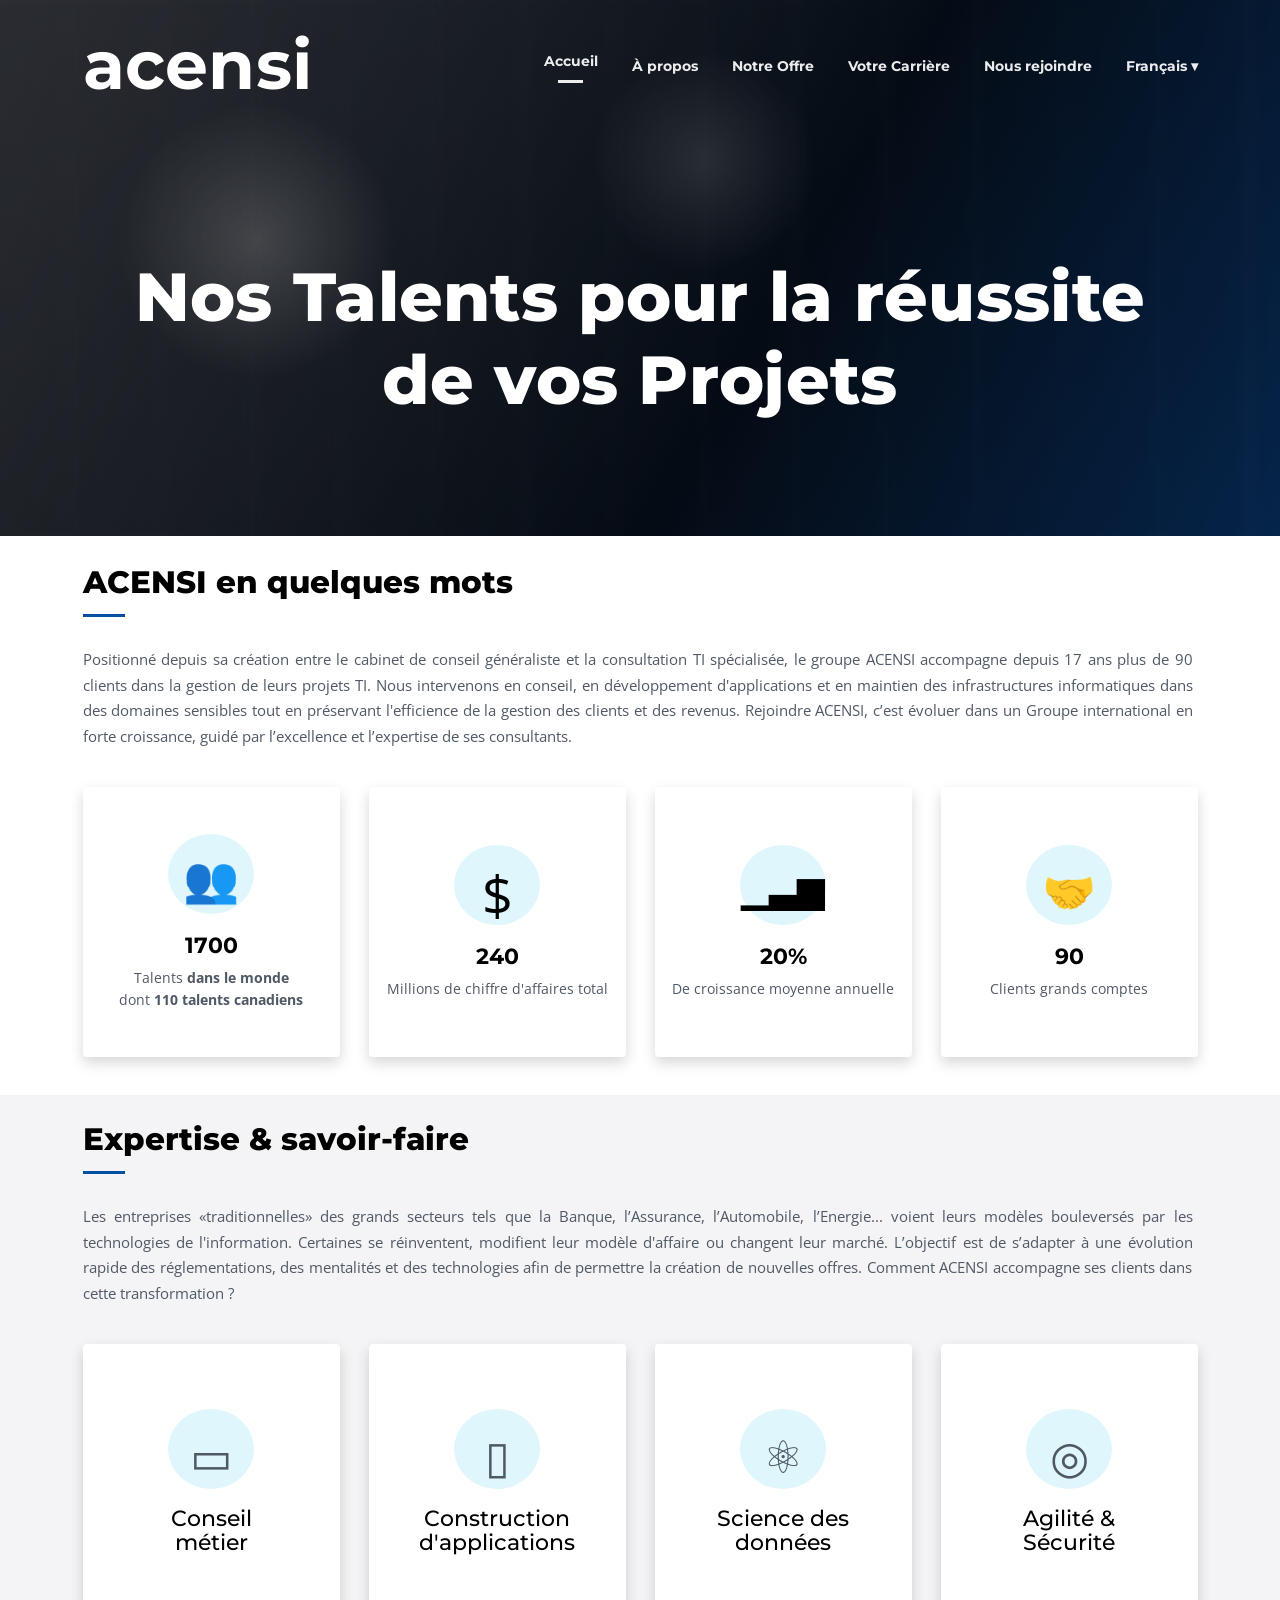
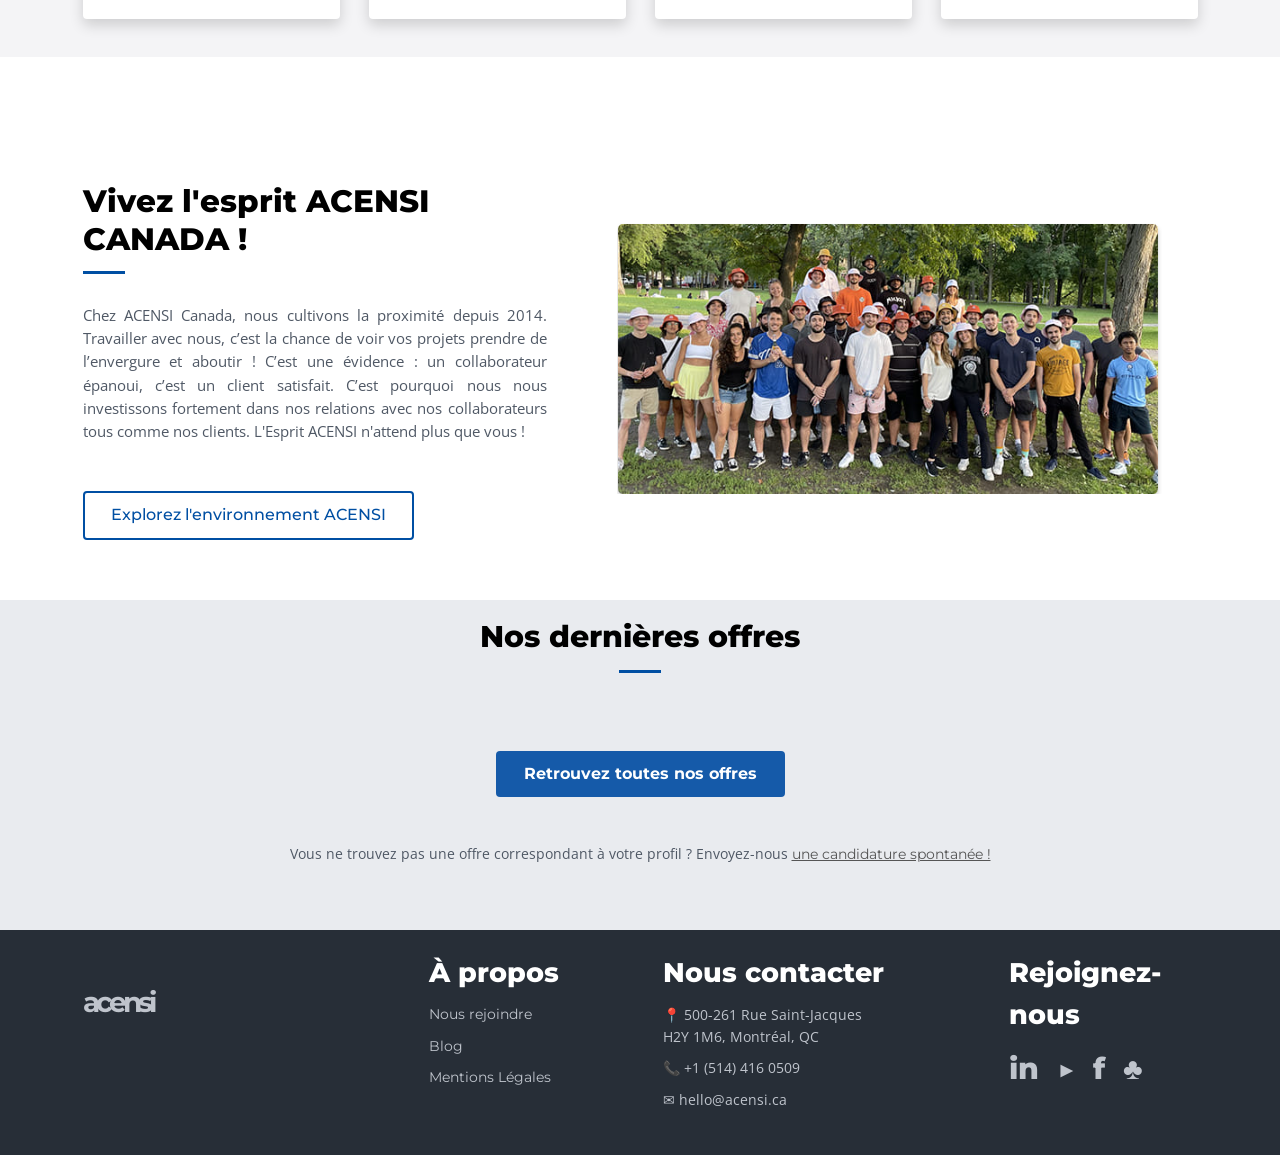
==== commit 1b900dde: "Create index.html" ====
--- a/acensi_project/index.html
+++ b/acensi_project/index.html
@@ -3,16 +3,17 @@
 <head>
   <meta charset="UTF-8" />
   <meta name="viewport" content="width=device-width, initial-scale=1.0" />
-  <title>ACENSI Canada - Nos talents pour la réussite de vos projets</title>
+  <title>ACENSI Canada  Nos talents pour la réussite de vos projets</title>
   <link rel="preconnect" href="https://fonts.googleapis.com">
   <link rel="preconnect" href="https://fonts.gstatic.com" crossorigin>
   <link href="https://fonts.googleapis.com/css2?family=Montserrat:wght@500;600;700;800&family=Open+Sans:wght@400;600;700&display=swap" rel="stylesheet">
   <link rel="stylesheet" href="css/style.css" />
 </head>
 <body>
+
   <header class="hero" id="accueil">
     <nav class="navbar">
-      <a href="#accueil" class="logo" aria-label="ACENSI">acensi</a>
+      <a href="#accueil" class="logo" aria-label="ACENSI"><h1><strong>acensi</strong></h1></a>
       <button class="menu-toggle" aria-label="Ouvrir le menu"><span></span><span></span><span></span></button>
       <ul class="nav-links">
         <li><a class="active" href="#accueil">Accueil</a></li>
@@ -31,7 +32,7 @@
 
   <main>
     <section class="section white" id="apropos">
-      <div class="container">
+      <div class="container"> 
         <h2 class="section-title reveal">ACENSI en quelques mots</h2>
         <p class="intro reveal">Positionné depuis sa création entre le cabinet de conseil généraliste et la consultation TI spécialisée, le groupe ACENSI accompagne depuis 17 ans plus de 90 clients dans la gestion de leurs projets TI. Nous intervenons en conseil, en développement d'applications et en maintien des infrastructures informatiques dans des domaines sensibles tout en préservant l'efficience de la gestion des clients et des revenus. Rejoindre ACENSI, c’est évoluer dans un Groupe international en forte croissance, guidé par l’excellence et l’expertise de ses consultants.</p>
 
@@ -83,9 +84,10 @@
         </div>
         <div class="team-photo reveal">
           <img src="images/profil.png" alt="Photo équipe ACENSI Canada">
-          <div class="people-row">ACENSI CANADA</div>
+          
         </div>
-        </div>
+
+         
       </div>
     </section>
 
@@ -94,14 +96,15 @@
         <h2 class="jobs-title">Nos dernières offres</h2>
         <div class="short-line"></div>
         <a href="#" class="primary-btn pulse">Retrouvez toutes nos offres</a>
-        <p>Vous ne trouvez pas une offre correspondant à votre profil ? Envoyez-nous <a href="mailto:hello@acensi.ca">une candidature spontanée !</a></p>
+        <p class="spon">Vous ne trouvez pas une offre correspondant à votre profil ? Envoyez-nous <a href="mailto:hello@acensi.ca">une candidature spontanée !</a></p>
       </div>
     </section>
   </main>
 
+
   <footer class="footer">
     <div class="container footer-grid">
-      <a href="#accueil" class="footer-logo">acensi</a>
+      <a href="#accueil" class="footer-logo"><h1><strong>acensi</strong></h1></a>
       <div>
         <h3>À propos</h3>
         <a href="#contact">Nous rejoindre</a>
